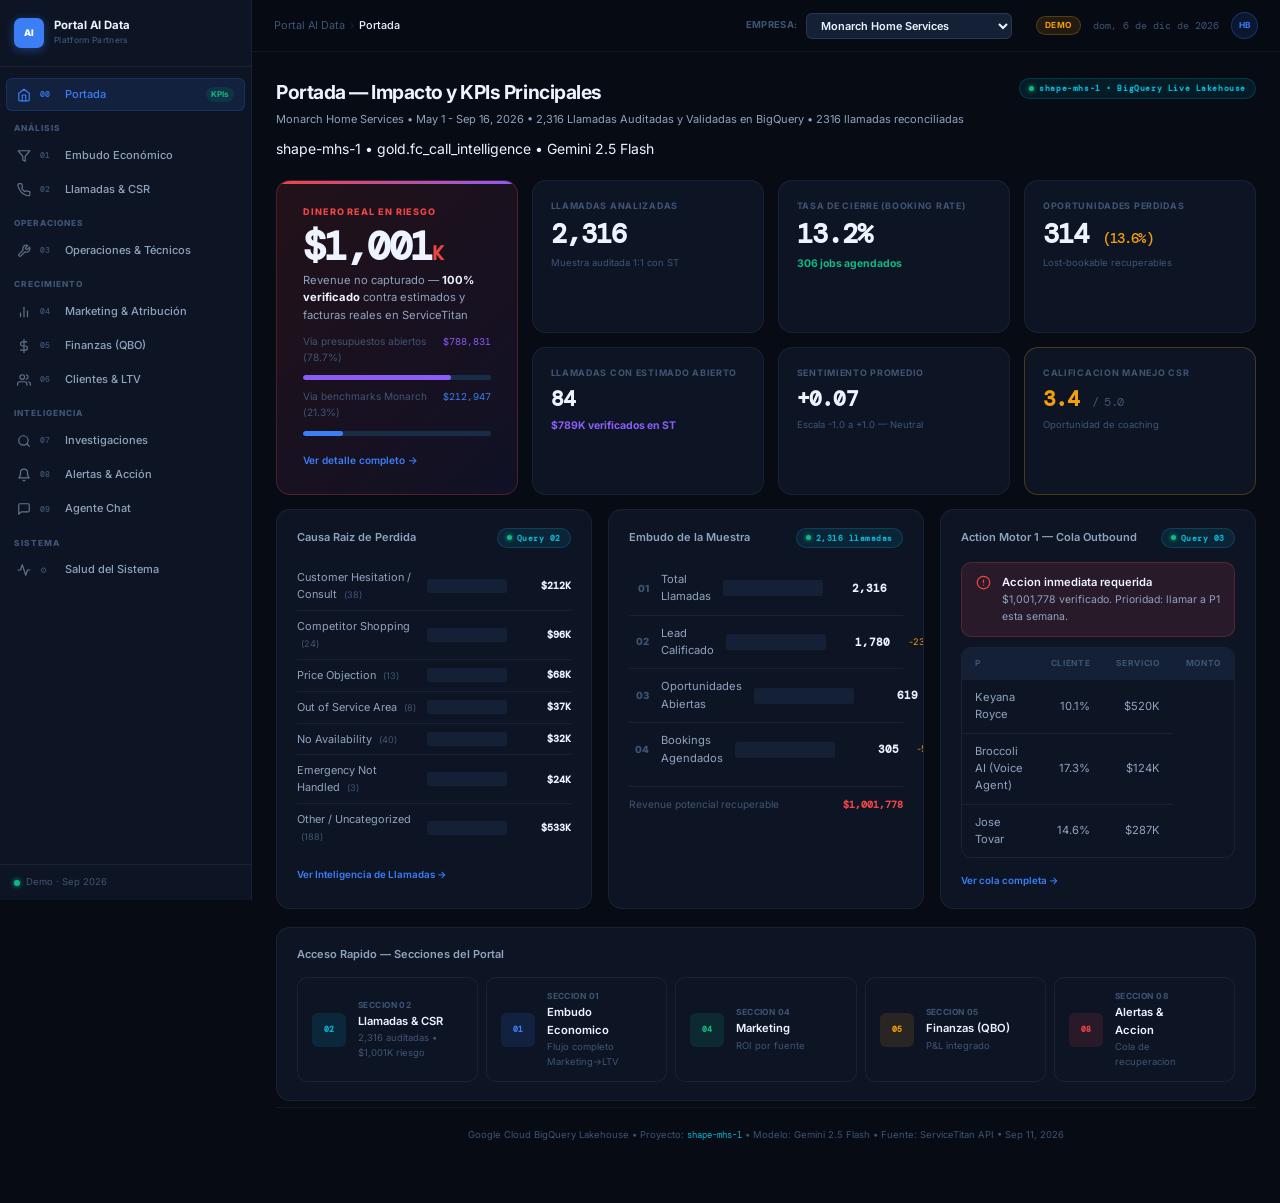
==== index.html @ 559940ec "first commit" ====
<!DOCTYPE html>
<html lang="es">
<head>
  <meta charset="UTF-8">
  <meta name="viewport" content="width=device-width, initial-scale=1.0">
  <meta name="page-title" content="Portada">
  <title>Portada | Portal AI Data</title>
  <link rel="preconnect" href="https://fonts.googleapis.com">
  <link href="https://fonts.googleapis.com/css2?family=Inter:wght@300;400;500;600;700;800&family=DM+Mono:wght@400;500&display=swap" rel="stylesheet">
  <link rel="stylesheet" href="css/base.css">
  <link rel="stylesheet" href="css/layout.css">
  <link rel="stylesheet" href="css/components.css">
  <style>
    .data-source-tag {
      display:inline-flex;align-items:center;gap:5px;padding:3px 9px;
      background:rgba(6,182,212,0.1);border:1px solid rgba(6,182,212,0.2);
      border-radius:100px;font-size:0.6rem;font-weight:700;letter-spacing:0.07em;
      color:var(--cyan);font-family:'DM Mono',monospace;
    }
    .data-source-tag .pulse {
      width:5px;height:5px;border-radius:50%;
      background:var(--green);box-shadow:0 0 4px var(--green);flex-shrink:0;
      animation: blink 2s infinite;
    }
    @keyframes blink { 0%,100%{opacity:1} 50%{opacity:0.3} }

    .kpi-row { display:grid;grid-template-columns:repeat(4,1fr);gap:14px;margin-bottom:14px; }

    /* Impact card - la grande */
    .impact-card {
      background: linear-gradient(135deg, rgba(239,68,68,0.12) 0%, rgba(139,92,246,0.08) 100%);
      border: 1px solid rgba(239,68,68,0.25);
      border-radius: var(--radius-lg);
      padding: 24px 26px;
      position: relative; overflow: hidden;
    }
    .impact-card::before {
      content:''; position:absolute; top:0; left:0; right:0; height:3px;
      background: linear-gradient(90deg, var(--red), var(--purple));
    }
    .impact-label {
      font-size:0.65rem; font-weight:800; letter-spacing:0.1em;
      color:var(--red); text-transform:uppercase; margin-bottom:8px;
    }
    .impact-value {
      font-size:2.8rem; font-weight:900; letter-spacing:-0.04em;
      color:var(--text-1); line-height:1; margin-bottom:6px;
      font-family:'DM Mono',monospace;
    }
    .impact-value span { font-size:1.4rem; color:var(--red); }
    .impact-sub { font-size:0.8rem; color:var(--text-2); }
    .impact-sub strong { color:var(--text-1); }

    /* Funnel steps */
    .funnel-step {
      display:flex; align-items:center; gap:12px;
      padding:9px 0; border-bottom:1px solid var(--border-1);
    }
    .funnel-step:last-child { border-bottom:none; }
    .funnel-num {
      font-size:0.7rem; font-weight:800; color:var(--text-3);
      width:20px; flex-shrink:0; text-align:right;
    }
    .funnel-label { font-size:0.8rem; color:var(--text-2); flex:1; }
    .funnel-bar-wrap { width:100px; background:var(--bg-surface-2); border-radius:3px; height:16px; overflow:hidden; flex-shrink:0; }
    .funnel-fill { height:100%; border-radius:3px; }
    .funnel-val { font-family:'DM Mono',monospace; font-size:0.775rem; font-weight:600; color:var(--text-1); width:52px; text-align:right; flex-shrink:0; }
    .funnel-pct { font-size:0.65rem; color:var(--text-3); width:38px; text-align:right; flex-shrink:0; }

    /* Root cause mini */
    .cause-row {
      display:flex; align-items:center; gap:10px;
      padding:7px 0; border-bottom:1px solid var(--border-1);
    }
    .cause-row:last-child { border-bottom:none; }
    .cause-name { flex:1; font-size:0.78rem; color:var(--text-2); }
    .cause-bar-wrap { width:80px; background:var(--bg-surface-2); border-radius:3px; height:14px; overflow:hidden; flex-shrink:0; }
    .cause-fill { height:100%; border-radius:3px; }
    .cause-val { font-family:'DM Mono',monospace; font-size:0.72rem; color:var(--text-1); font-weight:600; width:54px; text-align:right; flex-shrink:0; }
  </style>
</head>
<body>
<aside id="sidebar"></aside>
<div class="main-wrapper">
  <header id="topbar"></header>
  <main class="page-content">

    <!-- Header -->
    <div class="page-header" style="display:flex;justify-content:space-between;align-items:flex-start;flex-wrap:wrap;gap:10px;margin-bottom:20px">
      <div>
        <h1>Portada — Impacto y KPIs Principales</h1>
        <p class="page-desc" id="page-desc">Monarch Home Services &bull; Muestra auditada &bull; Cargando datos...</p>
      </div>
      <span class="data-source-tag"><span class="pulse"></span><span id="data-source">Cargando...</span></span>shape-mhs-1 &bull; gold.fc_call_intelligence &bull; Gemini 2.5 Flash</span>
    </div>

    <!-- IMPACTO PRINCIPAL + KPIs fila 1 -->
    <div style="display:grid;grid-template-columns:1fr 3fr;gap:14px;margin-bottom:14px">

      <!-- Impacto -->
      <div class="impact-card">
        <div class="impact-label">Dinero Real en Riesgo</div>
        <div class="impact-value" id="kpi-revenue-risk">...</div>
        <div class="impact-sub" style="margin-bottom:10px">Revenue no capturado &mdash; <strong>100% verificado</strong> contra estimados y facturas reales en ServiceTitan</div>
        <div style="display:flex;flex-direction:column;gap:5px">
          <div style="display:flex;justify-content:space-between;font-size:0.725rem">
            <span style="color:var(--text-3)">Via presupuestos abiertos (<span id="kpi-open-est-pct">...</span>)</span>
            <span style="color:var(--purple);font-family:'DM Mono',monospace" id="kpi-open-est">...</span>
          </div>
          <div class="progress" style="margin-bottom:4px"><div class="progress-fill purple" id="bar-open-est" style="width:0%"></div></div>
          <div style="display:flex;justify-content:space-between;font-size:0.725rem">
            <span style="color:var(--text-3)">Via benchmarks Monarch (<span id="kpi-bench-pct">...</span>)</span>
            <span style="color:var(--accent);font-family:'DM Mono',monospace" id="kpi-bench">...</span>
          </div>
          <div class="progress"><div class="progress-fill blue" id="bar-bench" style="width:0%"></div></div>
        </div>
        <div style="margin-top:12px">
          <a href="llamadas.html" style="display:inline-flex;align-items:center;gap:5px;font-size:0.725rem;color:var(--accent);font-weight:600">
            Ver detalle completo &rarr;
          </a>
        </div>
      </div>

      <!-- KPI row 1 (3 columnas) -->
      <div style="display:grid;grid-template-columns:repeat(3,1fr);gap:14px">
        <div class="kpi-card blue">
          <div class="kpi-label">Llamadas Analizadas</div>
          <div class="kpi-value" id="kpi-calls">...</div>
          <div class="kpi-footer">
            <span class="kpi-vs">Muestra auditada 1:1 con ST</span>
          </div>
        </div>
        <div class="kpi-card green">
          <div class="kpi-label">Tasa de Cierre (Booking Rate)</div>
          <div class="kpi-value" id="kpi-booking-rate">...</div>
          <div class="kpi-footer">
            <span style="color:var(--green);font-weight:700;font-size:0.75rem"><span id="kpi-booked">...</span> jobs agendados</span>
          </div>
        </div>
        <div class="kpi-card amber">
          <div class="kpi-label">Oportunidades Perdidas</div>
          <div class="kpi-value"><span id="kpi-lost">...</span> <span style="font-size:1rem;font-weight:500;color:var(--amber)">(<span id="kpi-lost-pct">...</span>)</span></div>
          <div class="kpi-footer">
            <span class="kpi-vs">Lost-bookable recuperables</span>
          </div>
        </div>
        <div class="kpi-card blue">
          <div class="kpi-label">Llamadas con Estimado Abierto</div>
          <div class="kpi-value" style="font-size:1.5rem" id="kpi-open-count">...</div>
          <div class="kpi-footer">
            <span style="color:var(--purple);font-weight:700;font-size:0.75rem">$<span id="kpi-open-est-sub">...</span>K verificados en ST</span>
          </div>
        </div>
        <div class="kpi-card amber">
          <div class="kpi-label">Sentimiento Promedio</div>
          <div class="kpi-value" style="font-size:1.5rem" id="kpi-sentiment">...</div>
          <div class="kpi-footer">
            <span class="kpi-vs">Escala -1.0 a +1.0 &mdash; Neutral</span>
          </div>
        </div>
        <div class="kpi-card" style="border-color:rgba(245,158,11,0.25)">
          <div class="kpi-label">Calificacion Manejo CSR</div>
          <div class="kpi-value" style="font-size:1.5rem;color:var(--amber)"><span id="kpi-csr-score">...</span> <span style="font-size:0.85rem;color:var(--text-3);font-weight:400">/ 5.0</span></div>
          <div class="kpi-footer">
            <span class="kpi-vs">Oportunidad de coaching</span>
          </div>
        </div>
      </div>
    </div>

    <!-- Causa Raiz + Funnel + Accion -->
    <div style="display:grid;grid-template-columns:1fr 1fr 1fr;gap:16px;margin-bottom:18px">

      <!-- Causa Raiz -->
      <div class="card">
        <div class="card-header">
          <span class="card-title">Causa Raiz de Perdida</span>
          <span class="data-source-tag" style="font-size:0.57rem"><span class="pulse"></span>Query 02</span>
        </div>
        <div id="render-causes"></div>
        <div style="margin-top:10px">
          <a href="llamadas.html" style="font-size:0.7rem;color:var(--accent);font-weight:600">Ver Inteligencia de Llamadas &rarr;</a>
        </div>
      </div>

      <!-- Funnel de llamadas -->
      <div class="card">
        <div class="card-header">
          <span class="card-title">Embudo de la Muestra</span>
          <span class="data-source-tag" style="font-size:0.57rem"><span class="pulse"></span><span id="kpi-funnel-calls">...</span> llamadas</span>
        </div>
        <div id="render-funnel"></div>
        <div style="margin-top:10px;padding-top:10px;border-top:1px solid var(--border-1)">
          <div style="display:flex;justify-content:space-between;font-size:0.725rem;color:var(--text-3)">
            <span>Revenue potencial recuperable</span>
            <span style="color:var(--red);font-family:'DM Mono',monospace;font-weight:700" id="kpi-funnel-risk">...</span>
          </div>
        </div>
      </div>

      <!-- Action Motor 1 -->
      <div class="card">
        <div class="card-header">
          <span class="card-title">Action Motor 1 — Cola Outbound</span>
          <span class="data-source-tag" style="font-size:0.57rem"><span class="pulse"></span>Query 03</span>
        </div>
        <div class="alert alert-critical" style="margin-bottom:10px">
          <svg viewBox="0 0 24 24" fill="none" stroke="currentColor" stroke-width="2" stroke-linecap="round" stroke-linejoin="round"><circle cx="12" cy="12" r="10"/><line x1="12" y1="8" x2="12" y2="12"/><line x1="12" y1="16" x2="12.01" y2="16"/></svg>
          <div class="alert-content">
            <div class="alert-title">Accion inmediata requerida</div>
            <div class="alert-body"><span id="kpi-alert-risk">...</span> verificado. Prioridad: llamar a P1 esta semana.</div>
          </div>
        </div>
        <div class="table-wrap">
          <table class="data-table">
            <thead><tr>
              <th>P</th><th>Cliente</th><th>Servicio</th><th class="r">Monto</th>
            </tr></thead>
            <tbody id="render-csr"></tbody>
          </table>
        </div>
        <div style="margin-top:10px">
          <a href="llamadas.html" style="font-size:0.7rem;color:var(--accent);font-weight:600">Ver cola completa &rarr;</a>
        </div>
      </div>
    </div>

    <!-- Acceso Rapido a secciones -->
    <div class="card">
      <div class="card-header">
        <span class="card-title">Acceso Rapido — Secciones del Portal</span>
      </div>
      <div style="display:grid;grid-template-columns:repeat(5,1fr);gap:8px">
        <a href="llamadas.html" class="quick-card">
          <div class="quick-card-icon" style="color:var(--cyan);background:var(--cyan-muted)">02</div>
          <div><div class="quick-card-num">SECCION 02</div><div class="quick-card-name">Llamadas &amp; CSR</div><div class="quick-card-desc"><span id="kpi-quick-calls">...</span> auditadas &bull; <span id="kpi-quick-risk">...</span> riesgo</div></div>
          <div class="quick-card-arrow">&rsaquo;</div>
        </a>
        <a href="embudo.html" class="quick-card">
          <div class="quick-card-icon" style="color:var(--accent);background:var(--accent-muted)">01</div>
          <div><div class="quick-card-num">SECCION 01</div><div class="quick-card-name">Embudo Economico</div><div class="quick-card-desc">Flujo completo Marketing&rarr;LTV</div></div>
          <div class="quick-card-arrow">&rsaquo;</div>
        </a>
        <a href="marketing.html" class="quick-card">
          <div class="quick-card-icon" style="color:var(--green);background:var(--green-muted)">04</div>
          <div><div class="quick-card-num">SECCION 04</div><div class="quick-card-name">Marketing</div><div class="quick-card-desc">ROI por fuente</div></div>
          <div class="quick-card-arrow">&rsaquo;</div>
        </a>
        <a href="finanzas.html" class="quick-card">
          <div class="quick-card-icon" style="color:var(--amber);background:var(--amber-muted)">05</div>
          <div><div class="quick-card-num">SECCION 05</div><div class="quick-card-name">Finanzas (QBO)</div><div class="quick-card-desc">P&amp;L integrado</div></div>
          <div class="quick-card-arrow">&rsaquo;</div>
        </a>
        <a href="alertas.html" class="quick-card">
          <div class="quick-card-icon" style="color:var(--red);background:var(--red-muted)">08</div>
          <div><div class="quick-card-num">SECCION 08</div><div class="quick-card-name">Alertas &amp; Accion</div><div class="quick-card-desc">Cola de recuperacion</div></div>
          <div class="quick-card-arrow">&rsaquo;</div>
        </a>
      </div>
    </div>

    <!-- Footer -->
    <div style="text-align:center;padding:20px 0 8px;font-size:0.675rem;color:var(--text-3);border-top:1px solid var(--border-1);margin-top:6px">
      Google Cloud BigQuery Lakehouse &bull; Proyecto: <span style="font-family:'DM Mono',monospace;color:var(--cyan)">shape-mhs-1</span> &bull; Modelo: Gemini 2.5 Flash &bull; Fuente: ServiceTitan API &bull; Sep 11, 2026
    </div>

  </main>
</div>

<script src="js/data.js"></script>
<script src="data/monarch.js"></script>
<script src="data/demo.js"></script>
<script src="js/data-engine.js"></script>
<script>
document.addEventListener('dataLoaded', (e) => {
  const d = e.detail.data;
  const fmtMoney = (val) => new Intl.NumberFormat('en-US', { style: 'currency', currency: 'USD', maximumFractionDigits: 0 }).format(val);
  const fmtNum = (val) => new Intl.NumberFormat('en-US').format(val);
  const fmtPct = (val) => val + '%';
  
  const el = (id) => document.getElementById(id);
  if(!el('page-desc')) return;
  
  el('page-desc').innerHTML = `${d.companyName} &bull; ${d.meta.period} &bull; ${d.meta.note} &bull; ${d.kpis.totalCalls} llamadas reconciliadas`;
  el('data-source').innerText = d.meta.source;
  
  el('kpi-revenue-risk').innerHTML = fmtMoney(d.kpis.revenueAtRisk).replace('$', '$').replace(/,\d{3}$/, '<span>K</span>');
  el('kpi-open-est').innerText = fmtMoney(d.kpis.backedByOpenEstimates);
  el('kpi-bench').innerText = fmtMoney(d.kpis.backedByInvoiceBenchmarks);
  
  const pctOpen = (d.kpis.backedByOpenEstimates / d.kpis.revenueAtRisk * 100).toFixed(1) + '%';
  const pctBench = (d.kpis.backedByInvoiceBenchmarks / d.kpis.revenueAtRisk * 100).toFixed(1) + '%';
  el('kpi-open-est-pct').innerText = pctOpen;
  el('bar-open-est').style.width = pctOpen;
  el('kpi-bench-pct').innerText = pctBench;
  el('bar-bench').style.width = pctBench;
  
  el('kpi-calls').innerText = fmtNum(d.kpis.totalCalls);
  el('kpi-booking-rate').innerText = fmtPct(d.kpis.bookingRate);
  el('kpi-booked').innerText = d.kpis.totalCalls ? Math.round(d.kpis.totalCalls * (d.kpis.bookingRate/100)) : 0;
  el('kpi-lost').innerText = fmtNum(d.kpis.lostOpportunities);
  el('kpi-lost-pct').innerText = fmtPct(d.kpis.lostPercentage);
  el('kpi-open-count').innerText = d.kpis.openEstimatesCount;
  el('kpi-sentiment').innerText = d.kpis.avgSentiment > 0 ? '+' + d.kpis.avgSentiment : d.kpis.avgSentiment;
  

  if(el('kpi-funnel-risk')) el('kpi-funnel-risk').innerText = fmtMoney(d.kpis.revenueAtRisk);
  if(el('kpi-alert-risk')) el('kpi-alert-risk').innerText = fmtMoney(d.kpis.revenueAtRisk);
  if(el('kpi-quick-calls')) el('kpi-quick-calls').innerText = fmtNum(d.kpis.totalCalls);
  if(el('kpi-quick-risk')) el('kpi-quick-risk').innerText = fmtMoney(d.kpis.revenueAtRisk).replace(/,\d{3}$/, 'K');
  if(el('kpi-csr-score')) el('kpi-csr-score').innerText = d.kpis.csrHandlingScore.toFixed(1);


  if(el('kpi-open-est-sub')) el('kpi-open-est-sub').innerText = Math.round(d.kpis.backedByOpenEstimates / 1000);
  if(el('kpi-funnel-calls')) el('kpi-funnel-calls').innerText = fmtNum(d.kpis.totalCalls);

  const maxCause = Math.max(...d.rootCauses.map(c => c.impact));
  if(el('render-causes')) el('render-causes').innerHTML = d.rootCauses.map(c => {
    const width = (c.impact / maxCause * 100).toFixed(1) + '%';
    return `<div class="cause-row">
      <div class="cause-name">${c.reason} <span style="color:var(--text-3);font-size:0.65rem;margin-left:4px">(${c.count})</span></div>
      <div class="cause-bar-wrap"><div class="cause-fill red" style="width:${width}"></div></div>
      <div class="cause-val">$${Math.round(c.impact/1000)}K</div>
    </div>`;
  }).join('');
  
  const maxFunnel = Math.max(...d.funnel.map(f => f.count));
  if(el('render-funnel')) el('render-funnel').innerHTML = d.funnel.map((f, i) => {
    const width = (f.count / maxFunnel * 100).toFixed(1) + '%';
    const dropHtml = f.drop ? `<div class="funnel-pct" style="color:var(--amber)">${f.drop}%</div>` : `<div class="funnel-pct">--</div>`;
    return `<div class="funnel-step">
      <div class="funnel-num">0${i+1}</div>
      <div class="funnel-label">${f.step}</div>
      <div class="funnel-bar-wrap"><div class="funnel-fill blue" style="width:${width}"></div></div>
      <div class="funnel-val">${fmtNum(f.count)}</div>
      ${dropHtml}
    </div>`;
  }).join('');
  
  if(el('render-csr')) el('render-csr').innerHTML = d.csrRanking.slice(0,3).map(c => 
    `<tr>
      <td class="metric-name">${c.name}</td>
      <td class="val-primary" style="text-align:right">${c.rate.toFixed(1)}%</td>
      <td class="val-danger" style="text-align:right">${fmtMoney(c.risk).replace(/,\d{3}$/, 'K')}</td>
    </tr>`
  ).join('');
  
  if(el('render-queue')) el('render-queue').innerHTML = d.lostQueue.slice(0,3).map(q => 
    `<tr>
      <td><span style="display:inline-flex;padding:2px 6px;border-radius:4px;font-size:0.6rem;font-weight:800;background:var(--${q.priority==='P1'?'red':q.priority==='P2'?'amber':'accent'}-muted);color:var(--${q.priority==='P1'?'red':q.priority==='P2'?'amber':'accent'});border:1px solid rgba(0,0,0,0.1)">${q.priority}</span></td>
      <td class="pri" style="font-size:0.78rem">${q.customer} <br><span style="color:var(--text-3);font-size:0.65rem">&bull; ${q.csr}</span></td>
      <td style="font-size:0.75rem;color:var(--text-2)">${q.reason}</td>
      <td class="mono r" style="color:var(--green)">${fmtMoney(q.amount)}</td>
    </tr>`
  ).join('');
});
</script>
<script src="js/nav.js"></script>
</body>
</html>
---- css/base.css ----
/* ============================================
   BASE.CSS — Variables, Reset, Tipografía
   Portal AI Data | Platform Partners
   ============================================ */

:root {
  /* ── Backgrounds ── */
  --bg-app:        #060B14;
  --bg-surface:    #0D1525;
  --bg-surface-2:  #132035;
  --bg-surface-3:  #1A2D47;

  /* ── Accentos ── */
  --accent:        #3B7EF5;
  --accent-hover:  #2D6FE0;
  --accent-muted:  rgba(59,126,245,0.12);
  --green:         #10B981;
  --green-muted:   rgba(16,185,129,0.12);
  --amber:         #F59E0B;
  --amber-muted:   rgba(245,158,11,0.12);
  --red:           #EF4444;
  --red-muted:     rgba(239,68,68,0.12);
  --cyan:          #06B6D4;
  --cyan-muted:    rgba(6,182,212,0.12);
  --purple:        #8B5CF6;
  --purple-muted:  rgba(139,92,246,0.12);

  /* ── Texto ── */
  --text-1:        #EEF4FF;
  --text-2:        #8FA3BE;
  --text-3:        #3E5574;

  /* ── Bordes ── */
  --border-1:      rgba(255,255,255,0.055);
  --border-2:      rgba(255,255,255,0.10);

  /* ── Dimensiones ── */
  --sidebar-w:     252px;
  --topbar-h:      52px;
  --radius-sm:     6px;
  --radius-md:     10px;
  --radius-lg:     14px;

  /* ── Sombras ── */
  --shadow-sm:     0 1px 4px rgba(0,0,0,0.45);
  --shadow-md:     0 4px 18px rgba(0,0,0,0.55);
  --shadow-lg:     0 8px 36px rgba(0,0,0,0.65);

  /* ── Transiciones ── */
  --t-fast:        140ms ease;
  --t-med:         240ms ease;
}

/* ── Reset ── */
*, *::before, *::after { box-sizing: border-box; margin: 0; padding: 0; }
html { font-size: 14px; scroll-behavior: smooth; }
body {
  font-family: 'Inter', -apple-system, BlinkMacSystemFont, 'Segoe UI', sans-serif;
  background: var(--bg-app);
  color: var(--text-1);
  line-height: 1.55;
  -webkit-font-smoothing: antialiased;
  -moz-osx-font-smoothing: grayscale;
  min-height: 100vh;
  display: flex;
}
a    { color: inherit; text-decoration: none; }
button { font-family: inherit; cursor: pointer; border: none; background: none; }
input, select, textarea { font-family: inherit; font-size: inherit; background: none; border: none; outline: none; color: var(--text-1); }
ul, ol { list-style: none; }

/* ── Tipografía ── */
.t-display { font-size: 2.25rem; font-weight: 800; letter-spacing: -0.035em; line-height: 1.1; }
.t-h1      { font-size: 1.625rem; font-weight: 700; letter-spacing: -0.025em; line-height: 1.2; }
.t-h2      { font-size: 1.2rem;   font-weight: 600; letter-spacing: -0.015em; }
.t-h3      { font-size: 0.9375rem; font-weight: 600; }
.t-body    { font-size: 0.875rem; }
.t-small   { font-size: 0.75rem; }
.t-label   { font-size: 0.6875rem; font-weight: 700; letter-spacing: 0.09em; text-transform: uppercase; }
.t-mono    { font-family: 'DM Mono', 'Courier New', monospace; }
.t-muted   { color: var(--text-2); }
.t-dim     { color: var(--text-3); }
.t-green   { color: var(--green); }
.t-red     { color: var(--red); }
.t-amber   { color: var(--amber); }

/* ── Utilidades ── */
.flex           { display: flex; }
.flex-col       { display: flex; flex-direction: column; }
.items-center   { align-items: center; }
.items-start    { align-items: flex-start; }
.justify-between{ justify-content: space-between; }
.justify-center { justify-content: center; }
.gap-1  { gap: 4px; }
.gap-2  { gap: 8px; }
.gap-3  { gap: 12px; }
.gap-4  { gap: 16px; }
.gap-6  { gap: 24px; }
.gap-8  { gap: 32px; }
.w-full { width: 100%; }
.ml-auto{ margin-left: auto; }
.mt-1   { margin-top: 4px; }
.mt-2   { margin-top: 8px; }
.mt-4   { margin-top: 16px; }
.mb-2   { margin-bottom: 8px; }
.mb-4   { margin-bottom: 16px; }

/* ── Tag Demo ── */
.demo-tag {
  display: inline-flex; align-items: center; gap: 4px;
  padding: 2px 8px;
  background: var(--amber-muted);
  color: var(--amber);
  border: 1px solid rgba(245,158,11,0.25);
  border-radius: 100px;
  font-size: 0.6rem; font-weight: 700; letter-spacing: 0.07em; text-transform: uppercase;
}

/* ── Scrollbar global ── */
::-webkit-scrollbar        { width: 4px; height: 4px; }
::-webkit-scrollbar-track  { background: transparent; }
::-webkit-scrollbar-thumb  { background: var(--border-2); border-radius: 3px; }
::-webkit-scrollbar-thumb:hover { background: var(--text-3); }
---- css/layout.css ----
/* ============================================
   LAYOUT.CSS — Sidebar, Topbar, Content Grid
   Portal AI Data | Platform Partners
   ============================================ */

/* ── Sidebar ── */
.sidebar {
  position: fixed; top: 0; left: 0;
  width: var(--sidebar-w);
  height: 100vh;
  background: var(--bg-surface);
  border-right: 1px solid var(--border-1);
  display: flex; flex-direction: column;
  z-index: 100;
  overflow: hidden;
}

.sidebar-brand {
  display: flex; align-items: center; gap: 10px;
  padding: 18px 14px;
  border-bottom: 1px solid var(--border-1);
  flex-shrink: 0;
}
.sidebar-brand-icon {
  width: 30px; height: 30px;
  background: var(--accent);
  border-radius: 7px;
  display: flex; align-items: center; justify-content: center;
  font-size: 0.65rem; font-weight: 900; color: #fff;
  letter-spacing: -0.05em; flex-shrink: 0;
  box-shadow: 0 2px 10px rgba(59,126,245,0.4);
}
.brand-title { display: block; font-size: 0.8125rem; font-weight: 700; color: var(--text-1); line-height: 1.2; }
.brand-sub   { display: block; font-size: 0.6rem; font-weight: 500; color: var(--text-3); letter-spacing: 0.04em; margin-top: 1px; }

/* ── Sidebar Nav ── */
.sidebar-nav { flex: 1; overflow-y: auto; padding: 10px 0 4px; }
.sidebar-nav::-webkit-scrollbar { width: 2px; }
.sidebar-nav::-webkit-scrollbar-thumb { background: var(--border-1); }

.nav-group-label {
  padding: 10px 14px 3px;
  font-size: 0.595rem; font-weight: 800;
  letter-spacing: 0.12em; color: var(--text-3);
  text-transform: uppercase;
}
.nav-item {
  display: flex; align-items: center; gap: 9px;
  padding: 7px 10px; margin: 1px 6px;
  border-radius: var(--radius-sm);
  color: var(--text-2); font-size: 0.7875rem; font-weight: 500;
  transition: all var(--t-fast);
  cursor: pointer; user-select: none;
  border: 1px solid transparent;
}
.nav-item:hover { background: var(--bg-surface-2); color: var(--text-1); }
.nav-item.active {
  background: var(--accent-muted); color: var(--accent);
  border-color: rgba(59,126,245,0.18);
}
.nav-icon { width: 14px; height: 14px; flex-shrink: 0; opacity: 0.65; }
.nav-item.active .nav-icon { opacity: 1; }
.nav-num {
  font-family: 'DM Mono', monospace;
  font-size: 0.6rem; font-weight: 500;
  color: var(--text-3); min-width: 16px; flex-shrink: 0;
}
.nav-item.active .nav-num { color: var(--accent); }
.nav-label { flex: 1; }
.nav-badge {
  margin-left: auto;
  padding: 1px 5px;
  background: var(--green-muted); color: var(--green);
  border-radius: 100px; font-size: 0.575rem; font-weight: 700;
}

/* ── Sidebar Footer ── */
.sidebar-footer {
  padding: 10px 14px;
  border-top: 1px solid var(--border-1);
  flex-shrink: 0;
}
.data-freshness {
  display: flex; align-items: center; gap: 6px;
  font-size: 0.675rem; color: var(--text-3);
}
.dot { width: 6px; height: 6px; border-radius: 50%; flex-shrink: 0; }
.dot-green { background: var(--green); box-shadow: 0 0 5px var(--green); }
.dot-amber { background: var(--amber); box-shadow: 0 0 5px var(--amber); }
.dot-red   { background: var(--red);   box-shadow: 0 0 5px var(--red); }

/* ── Main Wrapper ── */
.main-wrapper {
  margin-left: var(--sidebar-w);
  flex: 1; display: flex; flex-direction: column;
  min-height: 100vh; min-width: 0;
}

/* ── Topbar ── */
.topbar {
  position: sticky; top: 0;
  height: var(--topbar-h);
  background: rgba(6,11,20,0.88);
  backdrop-filter: blur(14px);
  -webkit-backdrop-filter: blur(14px);
  border-bottom: 1px solid var(--border-1);
  display: flex; align-items: center; justify-content: space-between;
  padding: 0 22px;
  z-index: 50; flex-shrink: 0;
}
.breadcrumbs {
  display: flex; align-items: center; gap: 5px;
  font-size: 0.775rem; color: var(--text-3);
}
.breadcrumbs .sep { opacity: 0.35; }
.breadcrumbs .crumb-cur { color: var(--text-1); font-weight: 500; }
.topbar-right { display: flex; align-items: center; gap: 12px; }
.topbar-date  { font-size: 0.7rem; color: var(--text-3); font-family: 'DM Mono', monospace; }
.avatar {
  width: 27px; height: 27px;
  background: var(--accent-muted); border: 1px solid rgba(59,126,245,0.28);
  border-radius: 50%;
  display: flex; align-items: center; justify-content: center;
  font-size: 0.6rem; font-weight: 700; color: var(--accent);
}

/* ── Page Content ── */
.page-content { flex: 1; padding: 26px 24px 52px; max-width: 1560px; }

.page-header { margin-bottom: 24px; }
.page-header h1 {
  font-size: 1.375rem; font-weight: 700; letter-spacing: -0.025em;
  color: var(--text-1); margin-bottom: 3px;
}
.page-header .page-desc { font-size: 0.7875rem; color: var(--text-2); }

/* ── Grids ── */
.grid-4   { display: grid; grid-template-columns: repeat(4,1fr); gap: 14px; margin-bottom: 20px; }
.grid-3   { display: grid; grid-template-columns: repeat(3,1fr); gap: 16px; margin-bottom: 20px; }
.grid-2   { display: grid; grid-template-columns: 1fr 1fr;       gap: 18px; margin-bottom: 20px; }
.grid-2-1 { display: grid; grid-template-columns: 2fr 1fr;       gap: 18px; margin-bottom: 20px; }
.grid-1-2 { display: grid; grid-template-columns: 1fr 2fr;       gap: 18px; margin-bottom: 20px; }
.grid-3-2 { display: grid; grid-template-columns: 3fr 2fr;       gap: 18px; margin-bottom: 20px; }
.span-2   { grid-column: span 2; }
.span-3   { grid-column: span 3; }
.span-4   { grid-column: span 4; }

.section-label {
  font-size: 0.6rem; font-weight: 800; letter-spacing: 0.1em;
  color: var(--text-3); text-transform: uppercase; margin-bottom: 10px;
}
---- css/components.css ----
/* ============================================
   COMPONENTS.CSS — Cards, Tablas, Badges, etc.
   Portal AI Data | Platform Partners
   ============================================ */

/* ── Card Base ── */
.card {
  background: var(--bg-surface);
  border: 1px solid var(--border-1);
  border-radius: var(--radius-lg);
  padding: 18px 20px;
  position: relative; overflow: hidden;
  transition: border-color var(--t-med);
}
.card:hover { border-color: var(--border-2); }
.card-header {
  display: flex; align-items: center; justify-content: space-between;
  margin-bottom: 14px;
}
.card-title {
  font-size: 0.7875rem; font-weight: 600; color: var(--text-2);
  display: flex; align-items: center; gap: 7px;
}
.card-title svg { width: 14px; height: 14px; color: var(--accent); flex-shrink: 0; }

/* ── KPI Card ── */
.kpi-card {
  background: var(--bg-surface);
  border: 1px solid var(--border-1);
  border-radius: var(--radius-lg);
  padding: 18px 18px 14px;
  position: relative; overflow: hidden;
  transition: all var(--t-med); cursor: default;
}
.kpi-card::before {
  content: ''; position: absolute; top: 0; left: 0; right: 0; height: 2px;
  opacity: 0; transition: opacity var(--t-med);
}
.kpi-card:hover { border-color: var(--border-2); transform: translateY(-1px); box-shadow: var(--shadow-md); }
.kpi-card:hover::before { opacity: 1; }

/* Color accent top borders */
.kpi-card.blue::before,
.kpi-card::before          { background: var(--accent); }
.kpi-card.green::before    { background: var(--green); }
.kpi-card.amber::before    { background: var(--amber); }
.kpi-card.red::before      { background: var(--red); }
.kpi-card.purple::before   { background: var(--purple); }
.kpi-card.cyan::before     { background: var(--cyan); }

.kpi-label {
  font-size: 0.6375rem; font-weight: 700; letter-spacing: 0.08em;
  color: var(--text-3); text-transform: uppercase; margin-bottom: 9px;
}
.kpi-value {
  font-size: 1.9rem; font-weight: 800; letter-spacing: -0.035em;
  color: var(--text-1); line-height: 1;
  font-family: 'DM Mono', monospace; margin-bottom: 8px;
}
.kpi-footer { display: flex; align-items: center; gap: 7px; }
.kpi-trend {
  display: inline-flex; align-items: center; gap: 2px;
  padding: 2px 6px; border-radius: 100px;
  font-size: 0.675rem; font-weight: 700; font-family: 'DM Mono', monospace;
}
.kpi-trend.up   { background: var(--green-muted); color: var(--green); }
.kpi-trend.down { background: var(--red-muted);   color: var(--red); }
.kpi-trend.flat { background: var(--amber-muted); color: var(--amber); }
.kpi-vs { font-size: 0.675rem; color: var(--text-3); }
.kpi-sparkline { margin-top: 10px; height: 38px; position: relative; }

/* ── Embudo / Funnel ── */
.funnel-row {
  display: grid; grid-template-columns: 110px 1fr 72px 60px;
  align-items: center; gap: 10px; padding: 7px 0;
}
.funnel-step-label { font-size: 0.775rem; font-weight: 500; color: var(--text-2); }
.funnel-bar-wrap {
  background: var(--bg-surface-2); border-radius: 3px; height: 20px; overflow: hidden;
}
.funnel-bar-fill { height: 100%; border-radius: 3px; transition: width 0.7s ease; }
.funnel-value {
  font-family: 'DM Mono', monospace; font-size: 0.775rem;
  font-weight: 600; color: var(--text-1); text-align: right;
}
.funnel-drop { font-family: 'DM Mono', monospace; font-size: 0.675rem; color: var(--text-3); text-align: right; }
.funnel-drop.bad { color: var(--red); }

/* ── Data Table ── */
.table-wrap { overflow-x: auto; border-radius: var(--radius-md); border: 1px solid var(--border-1); }
.data-table { width: 100%; border-collapse: collapse; font-size: 0.8rem; }
.data-table thead tr { background: var(--bg-surface-2); border-bottom: 1px solid var(--border-1); }
.data-table th {
  padding: 9px 13px; text-align: left;
  font-size: 0.6rem; font-weight: 700; letter-spacing: 0.08em;
  color: var(--text-3); text-transform: uppercase; white-space: nowrap;
}
.data-table th.r { text-align: right; }
.data-table td {
  padding: 9px 13px; border-bottom: 1px solid var(--border-1);
  color: var(--text-2); vertical-align: middle;
}
.data-table td.r { text-align: right; }
.data-table tbody tr:last-child td { border-bottom: none; }
.data-table tbody tr:hover td { background: rgba(255,255,255,0.02); }
.data-table td.pri { color: var(--text-1); font-weight: 600; }
.data-table td.mono { font-family: 'DM Mono', monospace; font-size: 0.775rem; }

/* ── Badges ── */
.badge {
  display: inline-flex; align-items: center;
  padding: 2px 7px; border-radius: 100px;
  font-size: 0.6rem; font-weight: 700; letter-spacing: 0.04em;
}
.badge-green  { background: var(--green-muted);  color: var(--green); }
.badge-red    { background: var(--red-muted);    color: var(--red); }
.badge-amber  { background: var(--amber-muted);  color: var(--amber); }
.badge-blue   { background: var(--accent-muted); color: var(--accent); }
.badge-purple { background: var(--purple-muted); color: var(--purple); }
.badge-cyan   { background: var(--cyan-muted);   color: var(--cyan); }
.badge-gray   { background: var(--bg-surface-3); color: var(--text-2); }

/* ── Alert Banners ── */
.alert {
  display: flex; align-items: flex-start; gap: 11px;
  padding: 11px 14px; border-radius: var(--radius-md);
  font-size: 0.8rem; margin-bottom: 7px; border-width: 1px; border-style: solid;
}
.alert svg { width: 15px; height: 15px; flex-shrink: 0; margin-top: 1px; }
.alert-content { flex: 1; }
.alert-title { font-weight: 600; color: var(--text-1); margin-bottom: 1px; font-size: 0.8rem; }
.alert-body  { color: var(--text-2); font-size: 0.75rem; }
.alert-critical { background: var(--red-muted);    border-color: rgba(239,68,68,0.25);   }
.alert-warning  { background: var(--amber-muted);  border-color: rgba(245,158,11,0.25);  }
.alert-info     { background: var(--accent-muted); border-color: rgba(59,126,245,0.2);   }
.alert-success  { background: var(--green-muted);  border-color: rgba(16,185,129,0.25);  }
.alert-critical svg { color: var(--red); }
.alert-warning  svg { color: var(--amber); }
.alert-info     svg { color: var(--accent); }
.alert-success  svg { color: var(--green); }

/* ── Chart Container ── */
.chart-wrap { position: relative; width: 100%; }

/* ── Progress Bar ── */
.progress { height: 5px; background: var(--bg-surface-3); border-radius: 3px; overflow: hidden; margin-top: 5px; }
.progress-fill { height: 100%; border-radius: 3px; transition: width 0.8s ease; }
.progress-fill.blue   { background: var(--accent); }
.progress-fill.green  { background: var(--green); }
.progress-fill.amber  { background: var(--amber); }
.progress-fill.red    { background: var(--red); }
.progress-fill.purple { background: var(--purple); }
.progress-fill.cyan   { background: var(--cyan); }

/* ── Stat Row ── */
.stat-row {
  display: flex; justify-content: space-between; align-items: center;
  padding: 7px 0; border-bottom: 1px solid var(--border-1);
}
.stat-row:last-child { border-bottom: none; }
.stat-label { font-size: 0.775rem; color: var(--text-2); }
.stat-val   { font-size: 0.825rem; font-weight: 600; color: var(--text-1); font-family: 'DM Mono', monospace; }

/* ── Quick Access Card ── */
.quick-card {
  display: flex; align-items: center; gap: 12px;
  padding: 12px 14px;
  background: var(--bg-surface);
  border: 1px solid var(--border-1);
  border-radius: var(--radius-md);
  cursor: pointer; transition: all var(--t-fast); color: inherit;
}
.quick-card:hover {
  background: var(--bg-surface-2); border-color: var(--border-2);
  transform: translateY(-1px); box-shadow: var(--shadow-sm);
}
.quick-card-icon {
  width: 34px; height: 34px; border-radius: var(--radius-sm);
  display: flex; align-items: center; justify-content: center;
  flex-shrink: 0; font-size: 0.6rem; font-weight: 900;
  font-family: 'DM Mono', monospace;
}
.quick-card-num  { font-size: 0.6rem; font-weight: 700; color: var(--text-3); letter-spacing: 0.05em; margin-bottom: 1px; }
.quick-card-name { font-size: 0.8rem; font-weight: 600; color: var(--text-1); }
.quick-card-desc { font-size: 0.675rem; color: var(--text-3); margin-top: 1px; }
.quick-card-arrow { margin-left: auto; color: var(--text-3); opacity: 0; font-size: 1.1rem; transition: all var(--t-fast); }
.quick-card:hover .quick-card-arrow { opacity: 1; transform: translateX(3px); }

/* ── Divider ── */
.divider { height: 1px; background: var(--border-1); margin: 14px 0; }

/* ── Rank Number ── */
.rank-num {
  width: 22px; height: 22px; border-radius: 5px;
  display: flex; align-items: center; justify-content: center;
  font-size: 0.65rem; font-weight: 800;
  background: var(--bg-surface-2); color: var(--text-3);
}
.rank-num.gold   { background: rgba(245,158,11,0.15); color: var(--amber); }
.rank-num.silver { background: rgba(148,163,190,0.12); color: #94A3BE; }
.rank-num.bronze { background: rgba(180,100,60,0.12);  color: #B46432; }

/* ── Status Indicator ── */
.status-dot { display: flex; align-items: center; gap: 5px; }
.status-dot .dot { width: 7px; height: 7px; border-radius: 50%; }

/* ── WIP Banner — Sección En Proceso ── */
.wip-banner {
  display: flex; align-items: flex-start; gap: 16px;
  background: rgba(245,158,11,0.07);
  border: 1px solid rgba(245,158,11,0.22);
  border-left: 4px solid var(--amber);
  border-radius: var(--radius-md);
  padding: 16px 20px; margin-bottom: 24px;
}
.wip-banner-icon {
  width: 36px; height: 36px; border-radius: var(--radius-sm);
  background: var(--amber-muted); display: flex; align-items: center; justify-content: center;
  flex-shrink: 0;
}
.wip-banner > svg { width: 18px; height: 18px; flex-shrink: 0; }
.wip-banner-icon svg { width: 18px; height: 18px; color: var(--amber); }
.wip-banner-body { flex: 1; }
.wip-banner-title {
  font-size: 0.875rem; font-weight: 700; color: var(--text-1); margin-bottom: 4px;
}
.wip-banner-desc { font-size: 0.8rem; color: var(--text-2); line-height: 1.55; }
.wip-banner-tags { display: flex; flex-wrap: wrap; gap: 6px; margin-top: 10px; }
.wip-tag {
  padding: 2px 8px; border-radius: 100px;
  font-size: 0.6rem; font-weight: 700; letter-spacing: 0.06em;
  background: var(--bg-surface-3); color: var(--text-3);
  border: 1px solid var(--border-1);
  font-family: 'DM Mono', monospace;
}

/* ── Skeleton Cards (placeholder) ── */
.skeleton-card {
  background: var(--bg-surface);
  border: 1px dashed var(--border-1);
  border-radius: var(--radius-lg);
  padding: 18px 20px;
  opacity: 0.45;
  pointer-events: none;
}
.skeleton-line {
  height: 10px; border-radius: 3px;
  background: var(--bg-surface-3); margin-bottom: 8px;
}
.skeleton-line.w-40 { width: 40%; }
.skeleton-line.w-60 { width: 60%; }
.skeleton-line.w-80 { width: 80%; }
.skeleton-line.w-full { width: 100%; }
.skeleton-value { height: 28px; width: 55%; border-radius: 4px; background: var(--bg-surface-3); margin-bottom: 8px; }
.skeleton-badge { display: inline-block; height: 16px; width: 60px; border-radius: 100px; background: var(--bg-surface-3); }

.empty-state { display: flex; flex-direction: column; align-items: center; justify-content: center; opacity: 0.6; }
.empty-state svg { width: 48px; height: 48px; margin-bottom: 10px; }
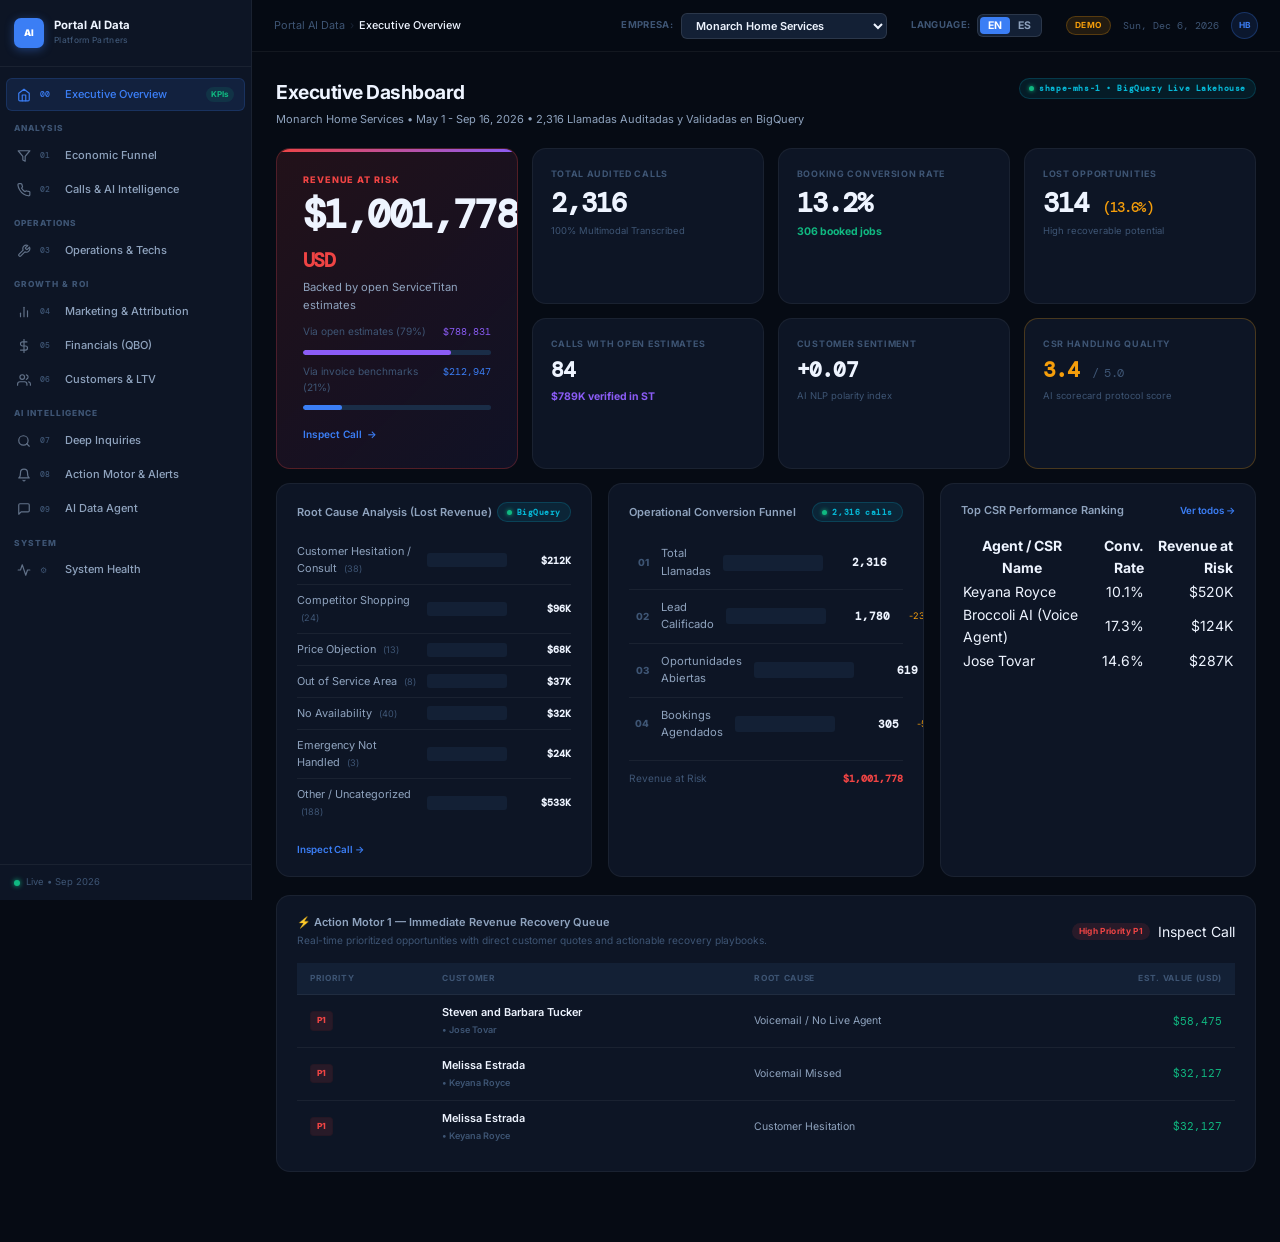
==== commit eeae787a: "Implementando Multilenguaje i18n.js" ====
--- a/index.html
+++ b/index.html
@@ -1,10 +1,10 @@
 <!DOCTYPE html>
-<html lang="es">
+<html lang="en">
 <head>
   <meta charset="UTF-8">
   <meta name="viewport" content="width=device-width, initial-scale=1.0">
-  <meta name="page-title" content="Portada">
-  <title>Portada | Portal AI Data</title>
+  <meta name="page-title" content="Executive Overview">
+  <title>Executive Overview | Portal AI Data (DEMO)</title>
   <link rel="preconnect" href="https://fonts.googleapis.com">
   <link href="https://fonts.googleapis.com/css2?family=Inter:wght@300;400;500;600;700;800&family=DM+Mono:wght@400;500&display=swap" rel="stylesheet">
   <link rel="stylesheet" href="css/base.css">
@@ -26,7 +26,7 @@
 
     .kpi-row { display:grid;grid-template-columns:repeat(4,1fr);gap:14px;margin-bottom:14px; }
 
-    /* Impact card - la grande */
+    /* Impact card */
     .impact-card {
       background: linear-gradient(135deg, rgba(239,68,68,0.12) 0%, rgba(139,92,246,0.08) 100%);
       border: 1px solid rgba(239,68,68,0.25);
@@ -88,10 +88,10 @@
     <!-- Header -->
     <div class="page-header" style="display:flex;justify-content:space-between;align-items:flex-start;flex-wrap:wrap;gap:10px;margin-bottom:20px">
       <div>
-        <h1>Portada — Impacto y KPIs Principales</h1>
-        <p class="page-desc" id="page-desc">Monarch Home Services &bull; Muestra auditada &bull; Cargando datos...</p>
-      </div>
-      <span class="data-source-tag"><span class="pulse"></span><span id="data-source">Cargando...</span></span>shape-mhs-1 &bull; gold.fc_call_intelligence &bull; Gemini 2.5 Flash</span>
+        <h1 data-i18n="page_title_home">Executive Overview — Key Impact & KPIs</h1>
+        <p class="page-desc" id="page-desc">Monarch Home Services &bull; Audited Sample &bull; Loading data...</p>
+      </div>
+      <span class="data-source-tag"><span class="pulse"></span><span id="data-source">Connecting...</span></span>
     </div>
 
     <!-- IMPACTO PRINCIPAL + KPIs fila 1 -->
@@ -99,24 +99,24 @@
 
       <!-- Impacto -->
       <div class="impact-card">
-        <div class="impact-label">Dinero Real en Riesgo</div>
+        <div class="impact-label" data-i18n="kpi_revenue_at_risk">Revenue at Risk</div>
         <div class="impact-value" id="kpi-revenue-risk">...</div>
-        <div class="impact-sub" style="margin-bottom:10px">Revenue no capturado &mdash; <strong>100% verificado</strong> contra estimados y facturas reales en ServiceTitan</div>
+        <div class="impact-sub" style="margin-bottom:10px" data-i18n="kpi_revenue_at_risk_sub">Uncaptured revenue &mdash; 100% verified against open ServiceTitan estimates & invoice benchmarks</div>
         <div style="display:flex;flex-direction:column;gap:5px">
           <div style="display:flex;justify-content:space-between;font-size:0.725rem">
-            <span style="color:var(--text-3)">Via presupuestos abiertos (<span id="kpi-open-est-pct">...</span>)</span>
+            <span style="color:var(--text-3)">Via open estimates (<span id="kpi-open-est-pct">...</span>)</span>
             <span style="color:var(--purple);font-family:'DM Mono',monospace" id="kpi-open-est">...</span>
           </div>
           <div class="progress" style="margin-bottom:4px"><div class="progress-fill purple" id="bar-open-est" style="width:0%"></div></div>
           <div style="display:flex;justify-content:space-between;font-size:0.725rem">
-            <span style="color:var(--text-3)">Via benchmarks Monarch (<span id="kpi-bench-pct">...</span>)</span>
+            <span style="color:var(--text-3)">Via invoice benchmarks (<span id="kpi-bench-pct">...</span>)</span>
             <span style="color:var(--accent);font-family:'DM Mono',monospace" id="kpi-bench">...</span>
           </div>
           <div class="progress"><div class="progress-fill blue" id="bar-bench" style="width:0%"></div></div>
         </div>
         <div style="margin-top:12px">
           <a href="llamadas.html" style="display:inline-flex;align-items:center;gap:5px;font-size:0.725rem;color:var(--accent);font-weight:600">
-            Ver detalle completo &rarr;
+            <span data-i18n="btn_view_audio">View Call Intelligence</span> &rarr;
           </a>
         </div>
       </div>
@@ -124,45 +124,45 @@
       <!-- KPI row 1 (3 columnas) -->
       <div style="display:grid;grid-template-columns:repeat(3,1fr);gap:14px">
         <div class="kpi-card blue">
-          <div class="kpi-label">Llamadas Analizadas</div>
+          <div class="kpi-label" data-i18n="kpi_total_calls">Total Audited Calls</div>
           <div class="kpi-value" id="kpi-calls">...</div>
           <div class="kpi-footer">
-            <span class="kpi-vs">Muestra auditada 1:1 con ST</span>
+            <span class="kpi-vs" data-i18n="kpi_total_calls_sub">100% Multimodal Transcribed</span>
           </div>
         </div>
         <div class="kpi-card green">
-          <div class="kpi-label">Tasa de Cierre (Booking Rate)</div>
+          <div class="kpi-label" data-i18n="kpi_booking_rate">Booking Conversion Rate</div>
           <div class="kpi-value" id="kpi-booking-rate">...</div>
           <div class="kpi-footer">
-            <span style="color:var(--green);font-weight:700;font-size:0.75rem"><span id="kpi-booked">...</span> jobs agendados</span>
+            <span style="color:var(--green);font-weight:700;font-size:0.75rem"><span id="kpi-booked">...</span> booked jobs</span>
           </div>
         </div>
         <div class="kpi-card amber">
-          <div class="kpi-label">Oportunidades Perdidas</div>
+          <div class="kpi-label" data-i18n="kpi_lost_opps">Lost Opportunities</div>
           <div class="kpi-value"><span id="kpi-lost">...</span> <span style="font-size:1rem;font-weight:500;color:var(--amber)">(<span id="kpi-lost-pct">...</span>)</span></div>
           <div class="kpi-footer">
-            <span class="kpi-vs">Lost-bookable recuperables</span>
+            <span class="kpi-vs" data-i18n="kpi_lost_opps_sub">High recoverable potential</span>
           </div>
         </div>
         <div class="kpi-card blue">
-          <div class="kpi-label">Llamadas con Estimado Abierto</div>
+          <div class="kpi-label">Calls with Open Estimates</div>
           <div class="kpi-value" style="font-size:1.5rem" id="kpi-open-count">...</div>
           <div class="kpi-footer">
-            <span style="color:var(--purple);font-weight:700;font-size:0.75rem">$<span id="kpi-open-est-sub">...</span>K verificados en ST</span>
+            <span style="color:var(--purple);font-weight:700;font-size:0.75rem">$<span id="kpi-open-est-sub">...</span>K verified in ST</span>
           </div>
         </div>
         <div class="kpi-card amber">
-          <div class="kpi-label">Sentimiento Promedio</div>
+          <div class="kpi-label" data-i18n="kpi_sentiment">Customer Sentiment</div>
           <div class="kpi-value" style="font-size:1.5rem" id="kpi-sentiment">...</div>
           <div class="kpi-footer">
-            <span class="kpi-vs">Escala -1.0 a +1.0 &mdash; Neutral</span>
+            <span class="kpi-vs" data-i18n="kpi_sentiment_sub">Scale -1.0 to +1.0 &bull; NLP Polarity</span>
           </div>
         </div>
         <div class="kpi-card" style="border-color:rgba(245,158,11,0.25)">
-          <div class="kpi-label">Calificacion Manejo CSR</div>
+          <div class="kpi-label" data-i18n="kpi_csr_score">CSR Handling Score</div>
           <div class="kpi-value" style="font-size:1.5rem;color:var(--amber)"><span id="kpi-csr-score">...</span> <span style="font-size:0.85rem;color:var(--text-3);font-weight:400">/ 5.0</span></div>
           <div class="kpi-footer">
-            <span class="kpi-vs">Oportunidad de coaching</span>
+            <span class="kpi-vs" data-i18n="kpi_csr_score_sub">AI Rubric Protocol</span>
           </div>
         </div>
       </div>
@@ -174,127 +174,119 @@
       <!-- Causa Raiz -->
       <div class="card">
         <div class="card-header">
-          <span class="card-title">Causa Raiz de Perdida</span>
-          <span class="data-source-tag" style="font-size:0.57rem"><span class="pulse"></span>Query 02</span>
+          <span class="card-title" data-i18n="section_causes">Root Cause Analysis</span>
+          <span class="data-source-tag" style="font-size:0.57rem"><span class="pulse"></span>BigQuery</span>
         </div>
         <div id="render-causes"></div>
         <div style="margin-top:10px">
-          <a href="llamadas.html" style="font-size:0.7rem;color:var(--accent);font-weight:600">Ver Inteligencia de Llamadas &rarr;</a>
+          <a href="llamadas.html" style="font-size:0.7rem;color:var(--accent);font-weight:600"><span data-i18n="btn_view_audio">View Call Intelligence</span> &rarr;</a>
         </div>
       </div>
 
       <!-- Funnel de llamadas -->
       <div class="card">
         <div class="card-header">
-          <span class="card-title">Embudo de la Muestra</span>
-          <span class="data-source-tag" style="font-size:0.57rem"><span class="pulse"></span><span id="kpi-funnel-calls">...</span> llamadas</span>
+          <span class="card-title" data-i18n="section_funnel">Operational Conversion Funnel</span>
+          <span class="data-source-tag" style="font-size:0.57rem"><span class="pulse"></span><span id="kpi-funnel-calls">...</span> calls</span>
         </div>
         <div id="render-funnel"></div>
         <div style="margin-top:10px;padding-top:10px;border-top:1px solid var(--border-1)">
           <div style="display:flex;justify-content:space-between;font-size:0.725rem;color:var(--text-3)">
-            <span>Revenue potencial recuperable</span>
+            <span data-i18n="kpi_revenue_at_risk">Recoverable Revenue Potential</span>
             <span style="color:var(--red);font-family:'DM Mono',monospace;font-weight:700" id="kpi-funnel-risk">...</span>
           </div>
         </div>
       </div>
 
-      <!-- Action Motor 1 -->
+      <!-- Ranking CSR -->
       <div class="card">
         <div class="card-header">
-          <span class="card-title">Action Motor 1 — Cola Outbound</span>
-          <span class="data-source-tag" style="font-size:0.57rem"><span class="pulse"></span>Query 03</span>
-        </div>
-        <div class="alert alert-critical" style="margin-bottom:10px">
-          <svg viewBox="0 0 24 24" fill="none" stroke="currentColor" stroke-width="2" stroke-linecap="round" stroke-linejoin="round"><circle cx="12" cy="12" r="10"/><line x1="12" y1="8" x2="12" y2="12"/><line x1="12" y1="16" x2="12.01" y2="16"/></svg>
-          <div class="alert-content">
-            <div class="alert-title">Accion inmediata requerida</div>
-            <div class="alert-body"><span id="kpi-alert-risk">...</span> verificado. Prioridad: llamar a P1 esta semana.</div>
-          </div>
-        </div>
-        <div class="table-wrap">
-          <table class="data-table">
-            <thead><tr>
-              <th>P</th><th>Cliente</th><th>Servicio</th><th class="r">Monto</th>
-            </tr></thead>
-            <tbody id="render-csr"></tbody>
-          </table>
-        </div>
-        <div style="margin-top:10px">
-          <a href="llamadas.html" style="font-size:0.7rem;color:var(--accent);font-weight:600">Ver cola completa &rarr;</a>
-        </div>
+          <span class="card-title" data-i18n="section_csr_ranking">Top CSR Performance</span>
+          <a href="llamadas.html" style="font-size:0.7rem;color:var(--accent);font-weight:600">Ver todos &rarr;</a>
+        </div>
+        <table class="table-compact" style="width:100%">
+          <thead>
+            <tr>
+              <th data-i18n="col_agent_name">Agent</th>
+              <th style="text-align:right" data-i18n="col_conversion_rate">Conv. %</th>
+              <th style="text-align:right" data-i18n="col_revenue_impact">Risk USD</th>
+            </tr>
+          </thead>
+          <tbody id="render-csr"></tbody>
+        </table>
       </div>
     </div>
 
-    <!-- Acceso Rapido a secciones -->
-    <div class="card">
-      <div class="card-header">
-        <span class="card-title">Acceso Rapido — Secciones del Portal</span>
-      </div>
-      <div style="display:grid;grid-template-columns:repeat(5,1fr);gap:8px">
-        <a href="llamadas.html" class="quick-card">
-          <div class="quick-card-icon" style="color:var(--cyan);background:var(--cyan-muted)">02</div>
-          <div><div class="quick-card-num">SECCION 02</div><div class="quick-card-name">Llamadas &amp; CSR</div><div class="quick-card-desc"><span id="kpi-quick-calls">...</span> auditadas &bull; <span id="kpi-quick-risk">...</span> riesgo</div></div>
-          <div class="quick-card-arrow">&rsaquo;</div>
-        </a>
-        <a href="embudo.html" class="quick-card">
-          <div class="quick-card-icon" style="color:var(--accent);background:var(--accent-muted)">01</div>
-          <div><div class="quick-card-num">SECCION 01</div><div class="quick-card-name">Embudo Economico</div><div class="quick-card-desc">Flujo completo Marketing&rarr;LTV</div></div>
-          <div class="quick-card-arrow">&rsaquo;</div>
-        </a>
-        <a href="marketing.html" class="quick-card">
-          <div class="quick-card-icon" style="color:var(--green);background:var(--green-muted)">04</div>
-          <div><div class="quick-card-num">SECCION 04</div><div class="quick-card-name">Marketing</div><div class="quick-card-desc">ROI por fuente</div></div>
-          <div class="quick-card-arrow">&rsaquo;</div>
-        </a>
-        <a href="finanzas.html" class="quick-card">
-          <div class="quick-card-icon" style="color:var(--amber);background:var(--amber-muted)">05</div>
-          <div><div class="quick-card-num">SECCION 05</div><div class="quick-card-name">Finanzas (QBO)</div><div class="quick-card-desc">P&amp;L integrado</div></div>
-          <div class="quick-card-arrow">&rsaquo;</div>
-        </a>
-        <a href="alertas.html" class="quick-card">
-          <div class="quick-card-icon" style="color:var(--red);background:var(--red-muted)">08</div>
-          <div><div class="quick-card-num">SECCION 08</div><div class="quick-card-name">Alertas &amp; Accion</div><div class="quick-card-desc">Cola de recuperacion</div></div>
-          <div class="quick-card-arrow">&rsaquo;</div>
-        </a>
-      </div>
-    </div>
-
-    <!-- Footer -->
-    <div style="text-align:center;padding:20px 0 8px;font-size:0.675rem;color:var(--text-3);border-top:1px solid var(--border-1);margin-top:6px">
-      Google Cloud BigQuery Lakehouse &bull; Proyecto: <span style="font-family:'DM Mono',monospace;color:var(--cyan)">shape-mhs-1</span> &bull; Modelo: Gemini 2.5 Flash &bull; Fuente: ServiceTitan API &bull; Sep 11, 2026
+    <!-- ACTION MOTOR 1 - COLA DE RECUPERACION -->
+    <div class="card" style="margin-bottom:18px">
+      <div class="card-header" style="flex-wrap:wrap;gap:10px">
+        <div>
+          <span class="card-title" data-i18n="section_action_motor">⚡ Action Motor 1 — Immediate Revenue Recovery Queue</span>
+          <div style="font-size:0.725rem;color:var(--text-3);margin-top:2px" data-i18n="section_action_motor_sub">
+            Real-time prioritized opportunities with direct customer quotes and actionable recovery playbooks.
+          </div>
+        </div>
+        <div style="display:flex;align-items:center;gap:8px">
+          <span class="badge badge-red" data-i18n="badge_high_priority">High Priority P1</span>
+          <a href="llamadas.html" class="btn btn-secondary btn-sm" data-i18n="btn_view_audio">View All Calls &rarr;</a>
+        </div>
+      </div>
+      <table class="data-table" style="width:100%">
+        <thead>
+          <tr>
+            <th data-i18n="col_priority">Priority</th>
+            <th data-i18n="col_customer">Customer & Agent</th>
+            <th data-i18n="col_lost_reason">Root Cause</th>
+            <th class="r" data-i18n="col_risk_usd">Est. Value</th>
+          </tr>
+        </thead>
+        <tbody id="render-queue"></tbody>
+      </table>
     </div>
 
   </main>
 </div>
 
-<script src="js/data.js"></script>
+<!-- SCRIPTS -->
+<script src="js/i18n.js"></script>
 <script src="data/monarch.js"></script>
 <script src="data/demo.js"></script>
 <script src="js/data-engine.js"></script>
 <script>
-document.addEventListener('dataLoaded', (e) => {
-  const d = e.detail.data;
-  const fmtMoney = (val) => new Intl.NumberFormat('en-US', { style: 'currency', currency: 'USD', maximumFractionDigits: 0 }).format(val);
-  const fmtNum = (val) => new Intl.NumberFormat('en-US').format(val);
-  const fmtPct = (val) => val + '%';
-  
-  const el = (id) => document.getElementById(id);
-  if(!el('page-desc')) return;
-  
-  el('page-desc').innerHTML = `${d.companyName} &bull; ${d.meta.period} &bull; ${d.meta.note} &bull; ${d.kpis.totalCalls} llamadas reconciliadas`;
-  el('data-source').innerText = d.meta.source;
-  
-  el('kpi-revenue-risk').innerHTML = fmtMoney(d.kpis.revenueAtRisk).replace('$', '$').replace(/,\d{3}$/, '<span>K</span>');
+function fmtMoney(n) {
+  if (!n && n !== 0) return '$0';
+  return '$' + Math.round(n).toLocaleString('en-US');
+}
+function fmtNum(n) {
+  if (!n && n !== 0) return '0';
+  return n.toLocaleString('en-US');
+}
+function fmtPct(n) {
+  if (!n && n !== 0) return '0%';
+  return n.toFixed(1) + '%';
+}
+
+function el(id) { return document.getElementById(id); }
+
+function renderDataset(d) {
+  if (!d || !d.kpis) return;
+  const t = (k) => (window.I18n ? window.I18n.t(k) : k);
+
+  if (el('page-desc')) el('page-desc').innerText = `${d.companyName} • ${d.meta.period} • ${d.meta.note}`;
+  if (el('data-source')) el('data-source').innerText = d.meta.source;
+
+  el('kpi-revenue-risk').innerHTML = fmtMoney(d.kpis.revenueAtRisk) + '<span> USD</span>';
   el('kpi-open-est').innerText = fmtMoney(d.kpis.backedByOpenEstimates);
   el('kpi-bench').innerText = fmtMoney(d.kpis.backedByInvoiceBenchmarks);
   
-  const pctOpen = (d.kpis.backedByOpenEstimates / d.kpis.revenueAtRisk * 100).toFixed(1) + '%';
-  const pctBench = (d.kpis.backedByInvoiceBenchmarks / d.kpis.revenueAtRisk * 100).toFixed(1) + '%';
-  el('kpi-open-est-pct').innerText = pctOpen;
-  el('bar-open-est').style.width = pctOpen;
-  el('kpi-bench-pct').innerText = pctBench;
-  el('bar-bench').style.width = pctBench;
-  
+  const totalRisk = d.kpis.revenueAtRisk || 1;
+  const openEstPct = ((d.kpis.backedByOpenEstimates / totalRisk) * 100).toFixed(0) + '%';
+  const benchPct = ((d.kpis.backedByInvoiceBenchmarks / totalRisk) * 100).toFixed(0) + '%';
+  el('kpi-open-est-pct').innerText = openEstPct;
+  el('kpi-bench-pct').innerText = benchPct;
+  el('bar-open-est').style.width = openEstPct;
+  el('bar-bench').style.width = benchPct;
+
   el('kpi-calls').innerText = fmtNum(d.kpis.totalCalls);
   el('kpi-booking-rate').innerText = fmtPct(d.kpis.bookingRate);
   el('kpi-booked').innerText = d.kpis.totalCalls ? Math.round(d.kpis.totalCalls * (d.kpis.bookingRate/100)) : 0;
@@ -303,18 +295,12 @@
   el('kpi-open-count').innerText = d.kpis.openEstimatesCount;
   el('kpi-sentiment').innerText = d.kpis.avgSentiment > 0 ? '+' + d.kpis.avgSentiment : d.kpis.avgSentiment;
   
-
   if(el('kpi-funnel-risk')) el('kpi-funnel-risk').innerText = fmtMoney(d.kpis.revenueAtRisk);
-  if(el('kpi-alert-risk')) el('kpi-alert-risk').innerText = fmtMoney(d.kpis.revenueAtRisk);
-  if(el('kpi-quick-calls')) el('kpi-quick-calls').innerText = fmtNum(d.kpis.totalCalls);
-  if(el('kpi-quick-risk')) el('kpi-quick-risk').innerText = fmtMoney(d.kpis.revenueAtRisk).replace(/,\d{3}$/, 'K');
   if(el('kpi-csr-score')) el('kpi-csr-score').innerText = d.kpis.csrHandlingScore.toFixed(1);
-
-
   if(el('kpi-open-est-sub')) el('kpi-open-est-sub').innerText = Math.round(d.kpis.backedByOpenEstimates / 1000);
   if(el('kpi-funnel-calls')) el('kpi-funnel-calls').innerText = fmtNum(d.kpis.totalCalls);
 
-  const maxCause = Math.max(...d.rootCauses.map(c => c.impact));
+  const maxCause = Math.max(...d.rootCauses.map(c => c.impact), 1);
   if(el('render-causes')) el('render-causes').innerHTML = d.rootCauses.map(c => {
     const width = (c.impact / maxCause * 100).toFixed(1) + '%';
     return `<div class="cause-row">
@@ -324,7 +310,7 @@
     </div>`;
   }).join('');
   
-  const maxFunnel = Math.max(...d.funnel.map(f => f.count));
+  const maxFunnel = Math.max(...d.funnel.map(f => f.count), 1);
   if(el('render-funnel')) el('render-funnel').innerHTML = d.funnel.map((f, i) => {
     const width = (f.count / maxFunnel * 100).toFixed(1) + '%';
     const dropHtml = f.drop ? `<div class="funnel-pct" style="color:var(--amber)">${f.drop}%</div>` : `<div class="funnel-pct">--</div>`;
@@ -353,6 +339,16 @@
       <td class="mono r" style="color:var(--green)">${fmtMoney(q.amount)}</td>
     </tr>`
   ).join('');
+}
+
+document.addEventListener('dataLoaded', (e) => {
+  renderDataset(e.detail.data);
+});
+
+document.addEventListener('languageChanged', () => {
+  if (window.DataEngine && window.DataEngine.getData()) {
+    renderDataset(window.DataEngine.getData());
+  }
 });
 </script>
 <script src="js/nav.js"></script>
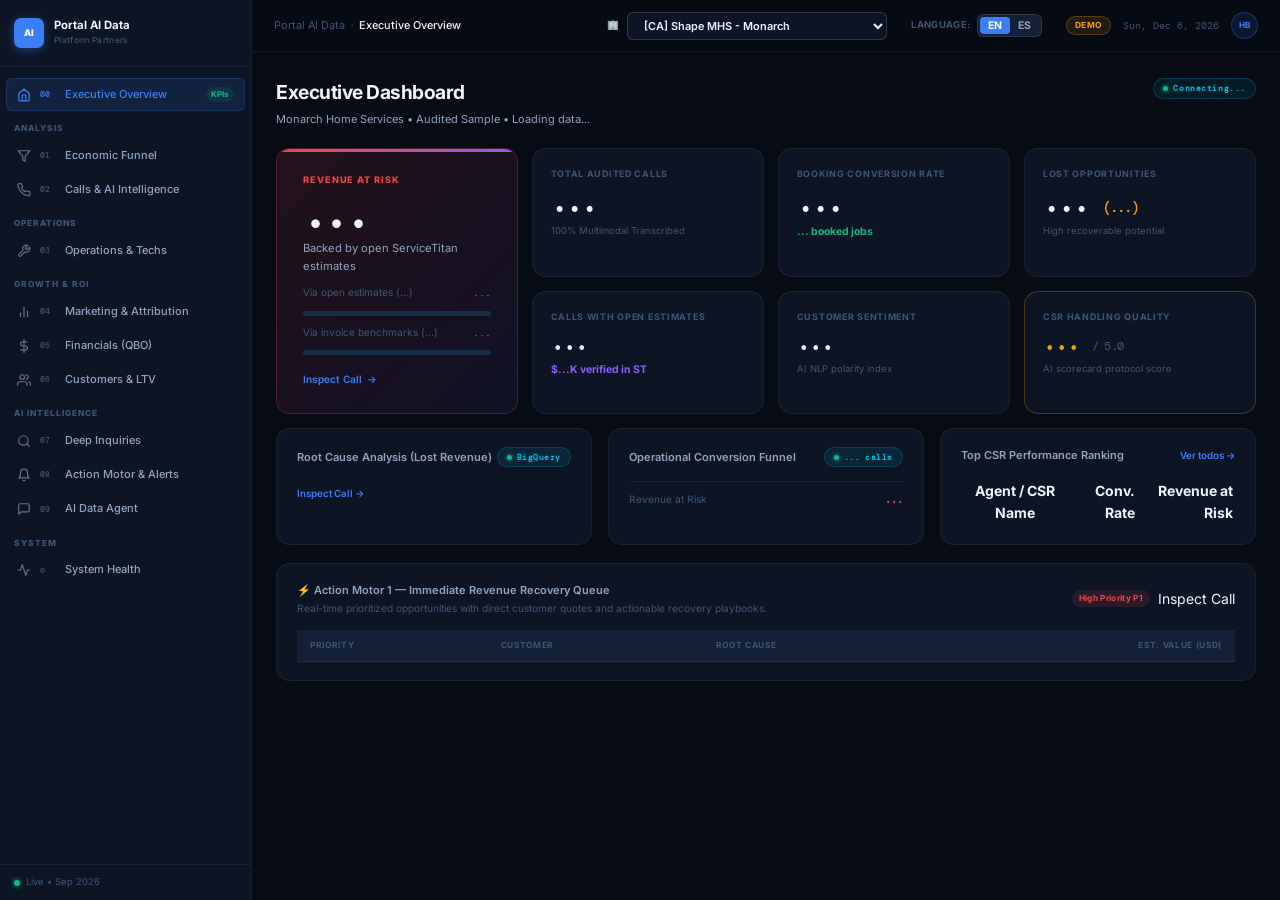
==== commit f1ae84a0: "Revision masiva" ====
--- a/index.html
+++ b/index.html
@@ -249,8 +249,6 @@
 
 <!-- SCRIPTS -->
 <script src="js/i18n.js"></script>
-<script src="data/monarch.js"></script>
-<script src="data/demo.js"></script>
 <script src="js/data-engine.js"></script>
 <script>
 function fmtMoney(n) {
--- a/css/components.css
+++ b/css/components.css
@@ -204,27 +204,31 @@
 .status-dot { display: flex; align-items: center; gap: 5px; }
 .status-dot .dot { width: 7px; height: 7px; border-radius: 50%; }
 
-/* ── WIP Banner — Sección En Proceso ── */
-.wip-banner {
-  display: flex; align-items: flex-start; gap: 16px;
+/* ── WIP Banner & En Proceso Banner ── */
+.wip-banner, .en-proceso-banner {
+  display: flex; align-items: flex-start; gap: 14px;
   background: rgba(245,158,11,0.07);
   border: 1px solid rgba(245,158,11,0.22);
   border-left: 4px solid var(--amber);
   border-radius: var(--radius-md);
-  padding: 16px 20px; margin-bottom: 24px;
+  padding: 14px 18px; margin-bottom: 24px;
 }
 .wip-banner-icon {
-  width: 36px; height: 36px; border-radius: var(--radius-sm);
+  width: 32px; height: 32px; border-radius: var(--radius-sm);
   background: var(--amber-muted); display: flex; align-items: center; justify-content: center;
   flex-shrink: 0;
 }
-.wip-banner > svg { width: 18px; height: 18px; flex-shrink: 0; }
-.wip-banner-icon svg { width: 18px; height: 18px; color: var(--amber); }
-.wip-banner-body { flex: 1; }
-.wip-banner-title {
+.wip-banner > svg, .en-proceso-banner > svg, .wip-banner-icon svg {
+  width: 20px !important; height: 20px !important;
+  min-width: 20px !important; min-height: 20px !important;
+  max-width: 20px !important; max-height: 20px !important;
+  color: var(--amber); flex-shrink: 0; margin-top: 2px;
+}
+.wip-banner-body, .en-proceso-banner-body { flex: 1; }
+.wip-banner-title, .en-proceso-banner-title {
   font-size: 0.875rem; font-weight: 700; color: var(--text-1); margin-bottom: 4px;
 }
-.wip-banner-desc { font-size: 0.8rem; color: var(--text-2); line-height: 1.55; }
+.wip-banner-desc, .en-proceso-banner-text { font-size: 0.8rem; color: var(--text-2); line-height: 1.5; }
 .wip-banner-tags { display: flex; flex-wrap: wrap; gap: 6px; margin-top: 10px; }
 .wip-tag {
   padding: 2px 8px; border-radius: 100px;
@@ -254,5 +258,6 @@
 .skeleton-value { height: 28px; width: 55%; border-radius: 4px; background: var(--bg-surface-3); margin-bottom: 8px; }
 .skeleton-badge { display: inline-block; height: 16px; width: 60px; border-radius: 100px; background: var(--bg-surface-3); }
 
-.empty-state { display: flex; flex-direction: column; align-items: center; justify-content: center; opacity: 0.6; }
-.empty-state svg { width: 48px; height: 48px; margin-bottom: 10px; }
+.empty-state { display: flex; flex-direction: column; align-items: center; justify-content: center; opacity: 0.6; padding: 15px 0; }
+.empty-state svg { width: 28px !important; height: 28px !important; max-width: 28px !important; max-height: 28px !important; margin-bottom: 8px; }
+
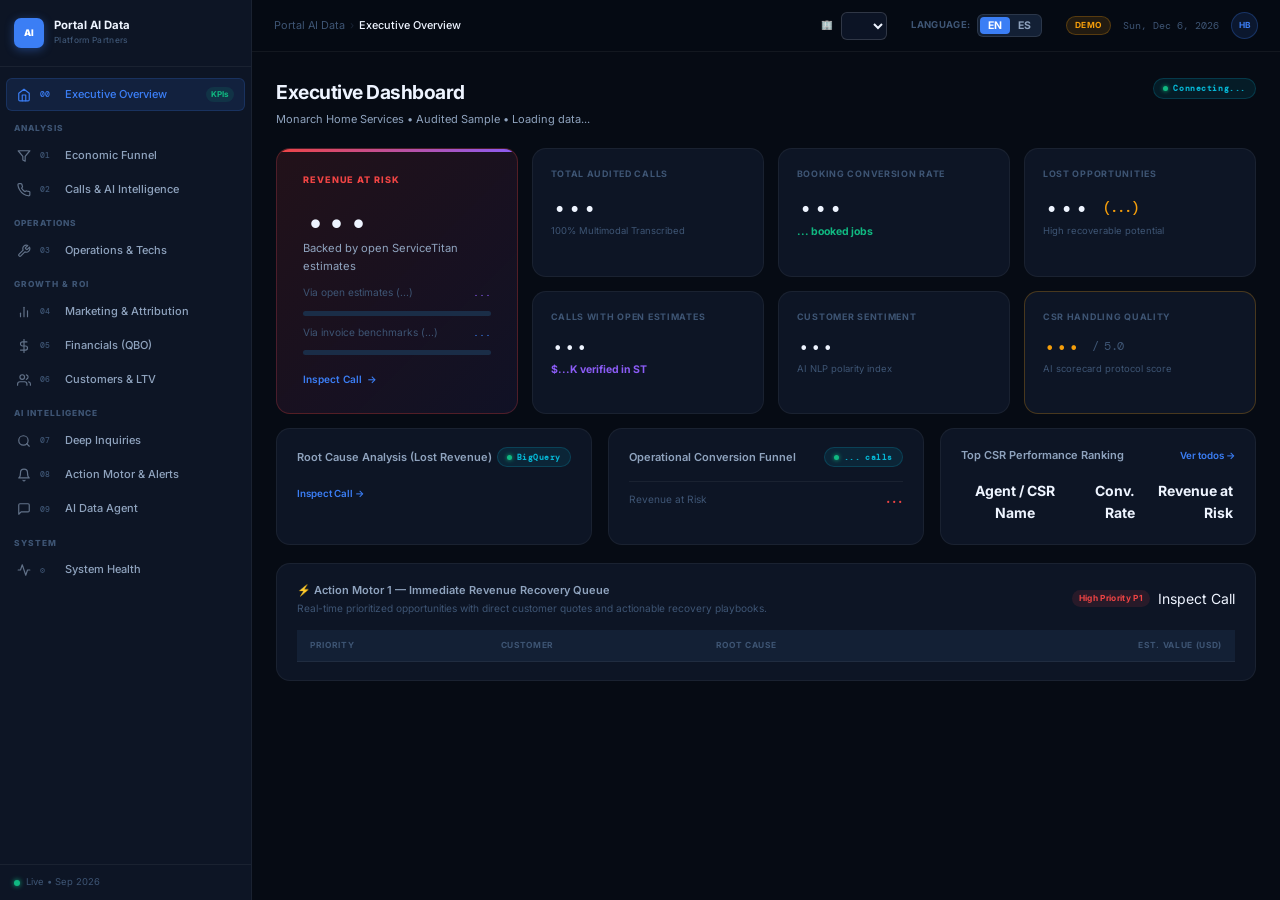
==== commit 3b44486d: "correciones varias 2" ====
--- a/index.html
+++ b/index.html
@@ -250,6 +250,7 @@
 <!-- SCRIPTS -->
 <script src="js/i18n.js"></script>
 <script src="js/data-engine.js"></script>
+<script src="js/nav.js"></script>
 <script>
 function fmtMoney(n) {
   if (!n && n !== 0) return '$0';
